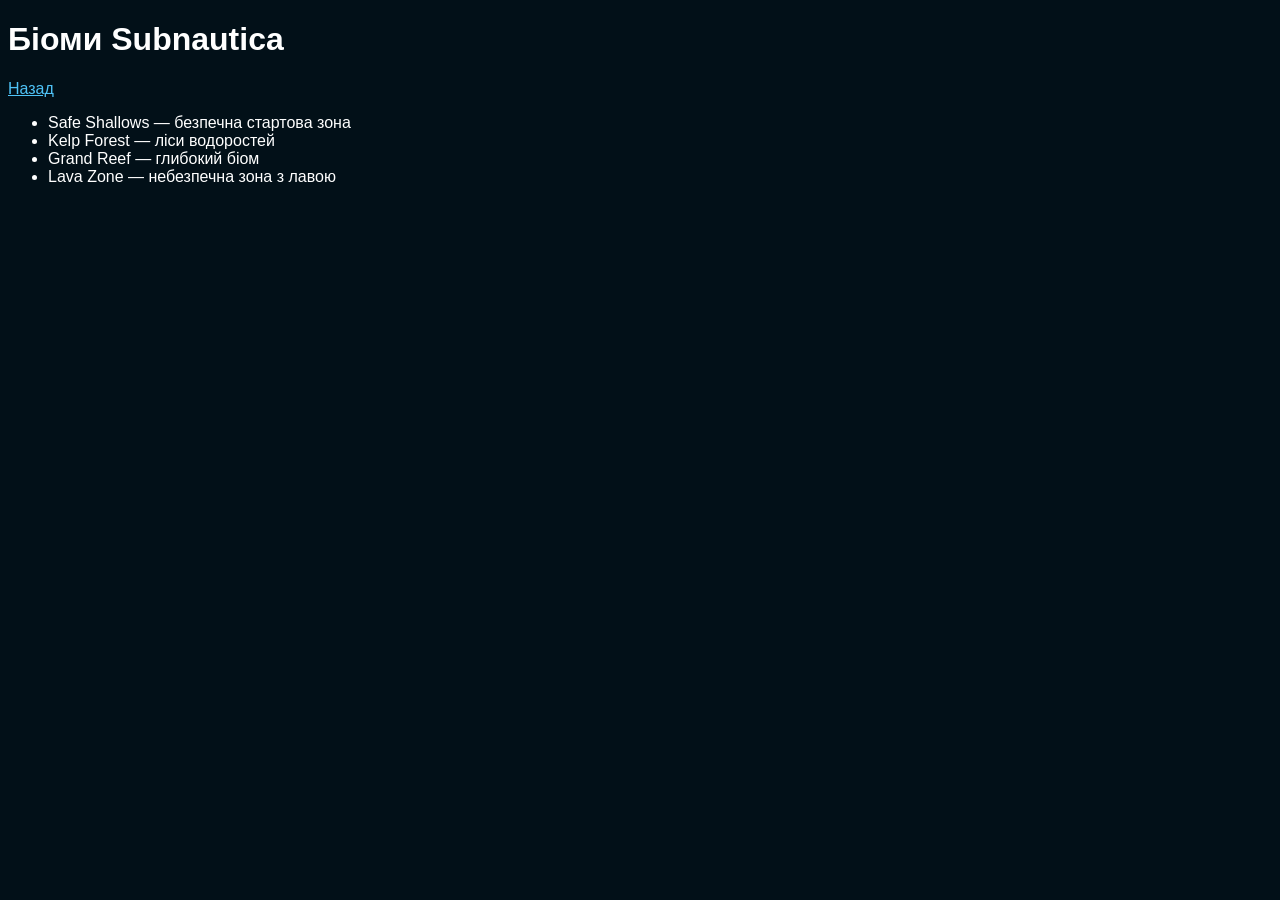
==== mobs.html @ 6febd4b9 "Add files via upload" ====
<!-- ================= BIOMES.HTML ================= -->
<!DOCTYPE html>
<html lang="uk">
<head>
<meta charset="UTF-8">
<title>Біоми</title>
<style>
body {font-family: Arial; background:#021018; color:white;}
a {color:#4fc3f7;}
</style>
</head>
<body>
<h1>Біоми Subnautica</h1>
<a href="index.html">Назад</a>
<ul>
<li>Safe Shallows — безпечна стартова зона</li>
<li>Kelp Forest — ліси водоростей</li>
<li>Grand Reef — глибокий біом</li>
<li>Lava Zone — небезпечна зона з лавою</li>
</ul>
</body>
</html>
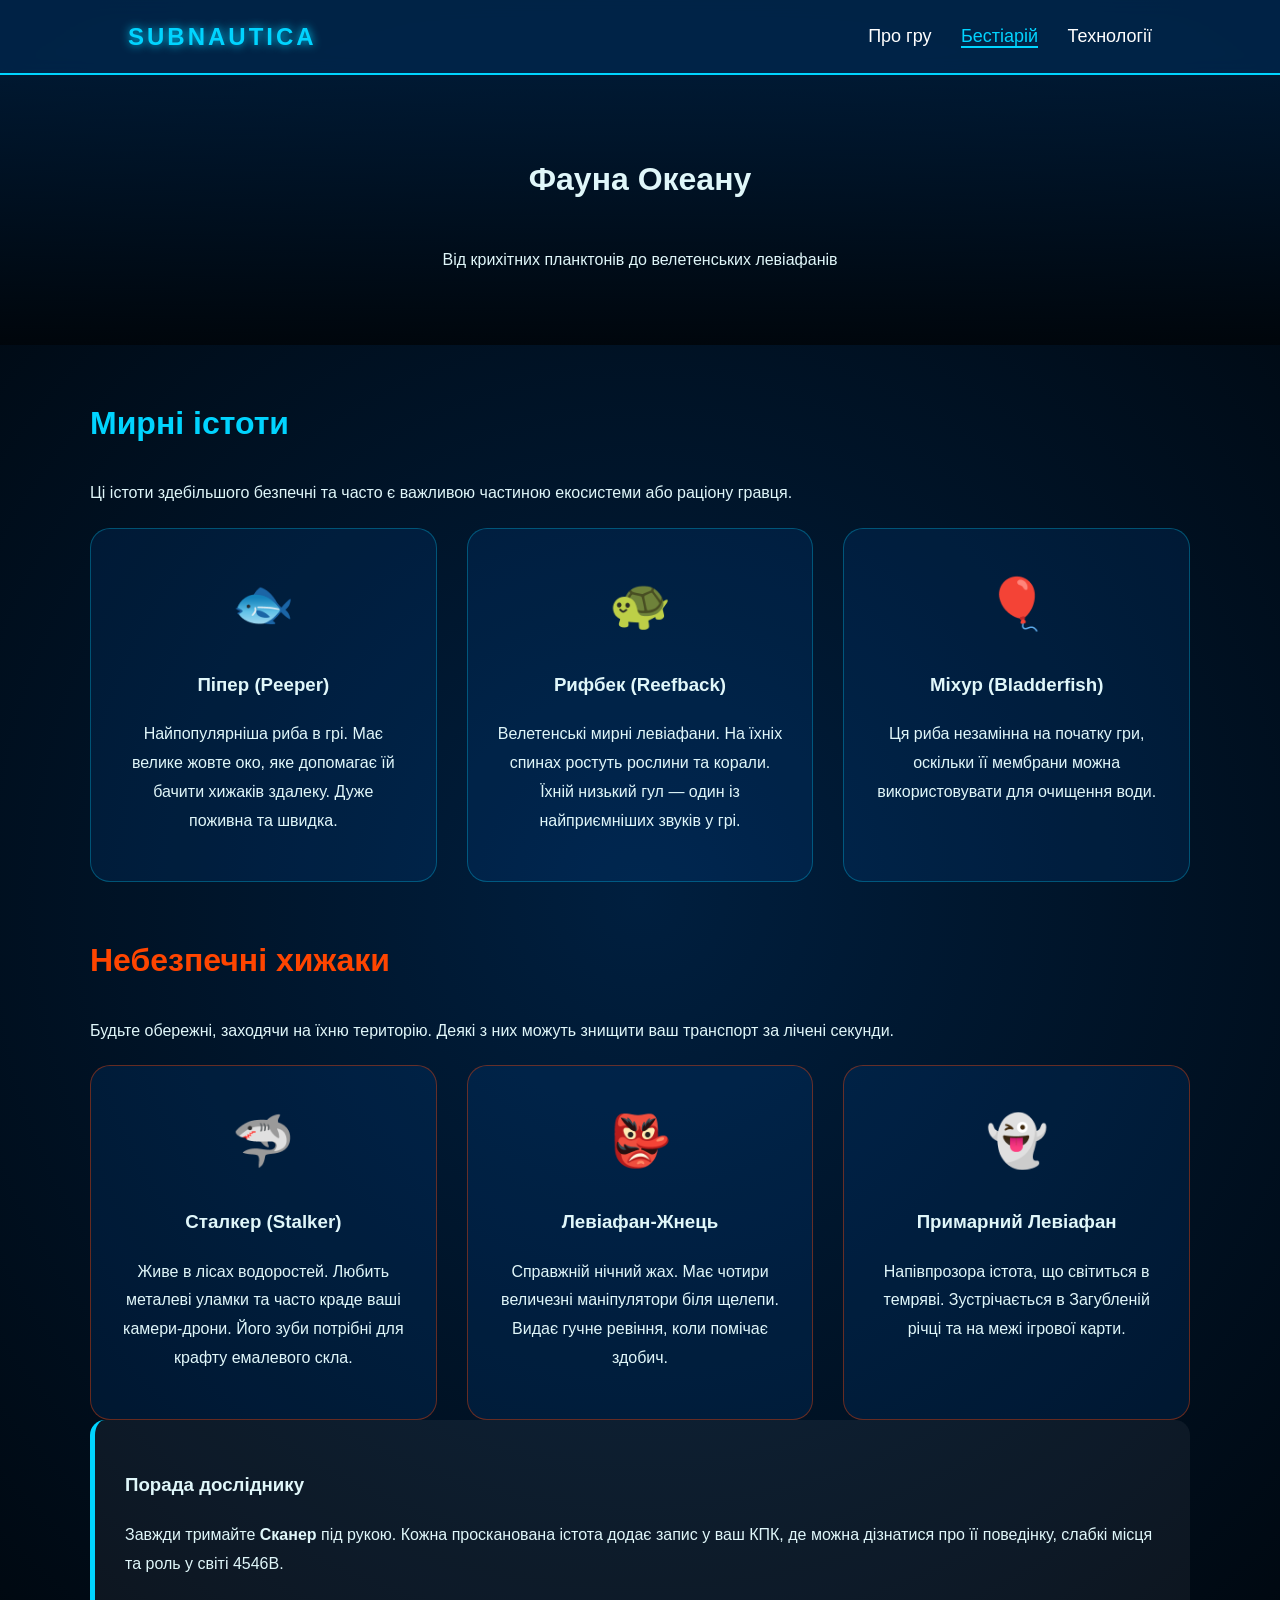
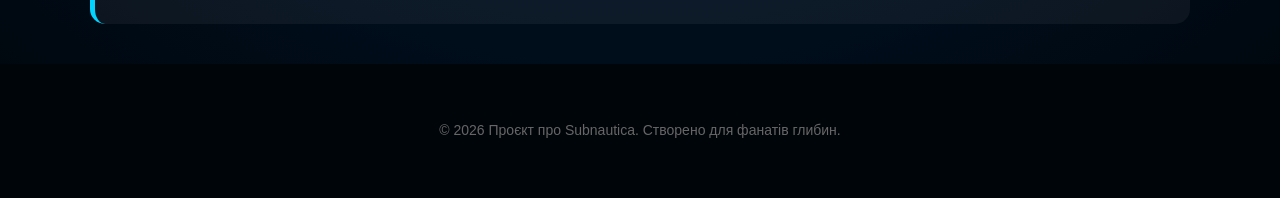
==== commit 07d04ac1: "Add files via upload" ====
--- a/mobs.html
+++ b/mobs.html
@@ -1,213 +1,79 @@
-
-
-<!-- ================= BIOMES.HTML ================= -->
 <!DOCTYPE html>
 <html lang="uk">
 <head>
-<meta charset="UTF-8">
-<title>Біоми</title>
-<style>
-body {font-family: Arial; background:#021018; color:white;}
-a {color:#4fc3f7;}
-</style>
+    <meta charset="UTF-8">
+    <meta name="viewport" content="width=device-width, initial-scale=1.0">
+    <title>Бестіарій - Subnautica</title>
+    <link rel="stylesheet" href="style.css">
 </head>
 <body>
-<h1>Біоми Subnautica</h1>
-<a href="index.html">Назад</a>
-<ul>
-<li>Safe Shallows — безпечна стартова зона</li>
-<li>Kelp Forest — ліси водоростей</li>
-<li>Grand Reef — глибокий біом</li>
-<li>Lava Zone — небезпечна зона з лавою</li>
-</ul>
+    <nav>
+        <div class="logo">SUBNAUTICA</div>
+        <div class="nav-links">
+            <a href="index.html">Про гру</a>
+            <a href="mobs.html" class="active">Бестіарій</a>
+            <a href="tools.html">Технології</a>
+        </div>
+    </nav>
+
+    <header class="hero-small">
+        <h1>Фауна Океану</h1>
+        <p>Від крихітних планктонів до велетенських левіафанів</p>
+    </header>
+
+    <main class="container">
+        <section class="category">
+            <h2>Мирні істоти</h2>
+            <p>Ці істоти здебільшого безпечні та часто є важливою частиною екосистеми або раціону гравця.</p>
+            <div class="card-grid">
+                <div class="card">
+                    <div class="card-icon">🐟</div>
+                    <h3>Піпер (Peeper)</h3>
+                    <p>Найпопулярніша риба в грі. Має велике жовте око, яке допомагає їй бачити хижаків здалеку. Дуже поживна та швидка.</p>
+                </div>
+                <div class="card">
+                    <div class="card-icon">🐢</div>
+                    <h3>Рифбек (Reefback)</h3>
+                    <p>Велетенські мирні левіафани. На їхніх спинах ростуть рослини та корали. Їхній низький гул — один із найприємніших звуків у грі.</p>
+                </div>
+                <div class="card">
+                    <div class="card-icon">🎈</div>
+                    <h3>Міхур (Bladderfish)</h3>
+                    <p>Ця риба незамінна на початку гри, оскільки її мембрани можна використовувати для очищення води.</p>
+                </div>
+            </div>
+        </section>
+
+        <section class="category danger">
+            <h2>Небезпечні хижаки</h2>
+            <p>Будьте обережні, заходячи на їхню територію. Деякі з них можуть знищити ваш транспорт за лічені секунди.</p>
+            <div class="card-grid">
+                <div class="card hostile">
+                    <div class="card-icon">🦈</div>
+                    <h3>Сталкер (Stalker)</h3>
+                    <p>Живе в лісах водоростей. Любить металеві уламки та часто краде ваші камери-дрони. Його зуби потрібні для крафту емалевого скла.</p>
+                </div>
+                <div class="card hostile">
+                    <div class="card-icon">👺</div>
+                    <h3>Левіафан-Жнець</h3>
+                    <p>Справжній нічний жах. Має чотири величезні маніпулятори біля щелепи. Видає гучне ревіння, коли помічає здобич.</p>
+                </div>
+                <div class="card hostile">
+                    <div class="card-icon">👻</div>
+                    <h3>Примарний Левіафан</h3>
+                    <p>Напівпрозора істота, що світиться в темряві. Зустрічається в Загубленій річці та на межі ігрової карти.</p>
+                </div>
+            </div>
+        </section>
+
+        <section class="info-block">
+            <h3>Порада досліднику</h3>
+            <p>Завжди тримайте <strong>Сканер</strong> під рукою. Кожна просканована істота додає запис у ваш КПК, де можна дізнатися про її поведінку, слабкі місця та роль у світі 4546B.</p>
+        </section>
+    </main>
+
+    <footer>
+        <p>&copy; 2026 Проєкт про Subnautica. Створено для фанатів глибин.</p>
+    </footer>
 </body>
-</html>
-
-
-
-
-
-
-
-
-
-
-
-
-
-
-
-
-
-
-
-
-
-
-
-
-
-
-
-
-
-
-
-
-
-
-
-
-
-
-
-
-
-
-
-
-
-
-
-
-
-
-
-
-
-
-
-
-
-
-
-
-
-
-
-
-
-
-
-
-
-
-
-
-
-
-
-
-
-
-
-
-
-
-
-
-
-
-
-
-
-
-
-
-
-
-
-
-
-
-
-
-
-
-
-
-
-
-
-
-
-
-
-
-
-
-
-
-
-
-
-
-
-
-
-
-
-
-
-
-
-
-
-
-
-
-
-
-
-
-
-
-
-
-
-
-
-
-
-
-
-
-
-
-
-
-
-
-
-
-
-
-
-
-
-
-
-
-
-
-
-
-
-
-
-
-
-
-
-
-
-
-
-
-
-
-
-
-
-
-
+</html>
--- a/style.css
+++ b/style.css
@@ -0,0 +1,269 @@
+
+
+
+
+
+
+
+
+
+
+
+
+
+
+
+
+
+
+
+
+
+
+
+
+
+
+
+
+
+
+
+
+
+
+
+
+
+
+
+/* Загальні налаштування */
+body {
+    background: radial-gradient(circle at center, #001f3f 0%, #00050a 100%);
+    color: #e0f7fa;
+    font-family: 'Segoe UI', Tahoma, Geneva, Verdana, sans-serif;
+    margin: 0;
+    line-height: 1.8;
+}
+
+/* Навігація */
+nav {
+    display: flex;
+    justify-content: space-between;
+    align-items: center;
+    background: rgba(0, 40, 80, 0.85);
+    padding: 15px 10%;
+    backdrop-filter: blur(10px);
+    position: sticky;
+    top: 0;
+    z-index: 1000;
+    border-bottom: 2px solid #00d4ff;
+}
+
+.logo {
+    font-size: 24px;
+    font-weight: bold;
+    letter-spacing: 3px;
+    color: #00d4ff;
+    text-shadow: 0 0 10px #00d4ff;
+}
+
+.nav-links a {
+    color: white;
+    text-decoration: none;
+    margin-left: 25px;
+    transition: 0.3s;
+    font-size: 18px;
+}
+
+.nav-links a:hover, .nav-links a.active {
+    color: #00d4ff;
+    border-bottom: 2px solid #00d4ff;
+}
+
+/* Герой-секція */
+.hero {
+    height: 60vh;
+    display: flex;
+    flex-direction: column;
+    justify-content: center;
+    align-items: center;
+    text-align: center;
+    background: linear-gradient(rgba(0,0,0,0.5), rgba(0,0,0,0.5)), url('https://images.unsplash.com/photo-1518467166778-b88f373ffec7?q=80&w=1600&auto=format&fit=crop');
+    background-size: cover;
+    background-position: center;
+}
+
+.hero h1 {
+    font-size: 3.5rem;
+    margin-bottom: 10px;
+    text-transform: uppercase;
+}
+
+/* Контейнери та блоки */
+.container {
+    max-width: 1100px;
+    margin: 40px auto;
+    padding: 0 20px;
+}
+
+.info-block, .story {
+    background: rgba(255, 255, 255, 0.05);
+    padding: 30px;
+    border-radius: 15px;
+    margin-bottom: 30px;
+    border-left: 5px solid #00d4ff;
+}
+
+.features {
+    display: grid;
+    grid-template-columns: repeat(auto-fit, minmax(300px, 1fr));
+    gap: 20px;
+    margin-bottom: 40px;
+}
+
+.feature-item {
+    background: rgba(0, 89, 179, 0.2);
+    padding: 25px;
+    border-radius: 15px;
+    transition: transform 0.3s ease;
+}
+
+.feature-item:hover {
+    transform: translateY(-10px);
+    background: rgba(0, 89, 179, 0.4);
+}
+
+footer {
+    text-align: center;
+    padding: 40px;
+    background: #00050a;
+    font-size: 14px;
+    color: #666;
+}
+
+h2 {
+    color: #00d4ff;
+    font-size: 2rem;
+
+}   
+
+/* Додаткові стилі для сторінки мобів */
+.hero-small {
+    height: 30vh;
+    display: flex;
+    flex-direction: column;
+    justify-content: center;
+    align-items: center;
+    background: linear-gradient(rgba(0,31,63,0.7), rgba(0,5,10,0.9)), url('https://images.unsplash.com/photo-1582967788606-a171c1080cb0?q=80&w=1200&auto=format&fit=crop');
+    background-size: cover;
+    text-align: center;
+}
+
+.category {
+    margin-top: 50px;
+}
+
+.card-grid {
+    display: grid;
+    grid-template-columns: repeat(auto-fit, minmax(280px, 1fr));
+    gap: 30px;
+    margin-top: 20px;
+}
+
+.card {
+    background: rgba(0, 89, 179, 0.15);
+    padding: 30px;
+    border-radius: 20px;
+    border: 1px solid rgba(0, 212, 255, 0.3);
+    transition: all 0.4s cubic-bezier(0.175, 0.885, 0.32, 1.275);
+    text-align: center;
+}
+
+.card:hover {
+    transform: scale(1.05);
+    background: rgba(0, 89, 179, 0.3);
+    box-shadow: 0 10px 20px rgba(0, 212, 255, 0.2);
+}
+
+.card-icon {
+    font-size: 50px;
+    margin-bottom: 15px;
+    display: block;
+}
+
+.hostile {
+    border-color: rgba(255, 69, 0, 0.4);
+}
+
+.danger h2 {
+    color: #ff4500;
+}
+
+.card.hostile:hover {
+    box-shadow: 0 10px 20px rgba(255, 69, 0, 0.3);
+}
+
+
+.hero-tools {
+    height: 30vh;
+    display: flex;
+    flex-direction: column;
+    justify-content: center;
+    align-items: center;
+    background: linear-gradient(rgba(0,31,63,0.7), rgba(0,5,10,0.9)), url('https://images.unsplash.com/photo-1505134273025-bb100ff682f9?q=80&w=1200&auto=format&fit=crop');
+    background-size: cover;
+    text-align: center;
+}
+
+.tech-grid {
+    display: grid;
+    grid-template-columns: repeat(auto-fit, minmax(220px, 1fr));
+    gap: 20px;
+    margin-top: 20px;
+}
+
+.tech-item {
+    background: rgba(255, 255, 255, 0.05);
+    padding: 20px;
+    border-radius: 10px;
+    border-top: 3px solid #00d4ff;
+    transition: 0.3s;
+}
+
+.tech-item:hover {
+    background: rgba(255, 255, 255, 0.1);
+}
+
+.vehicle-list {
+    display: flex;
+    flex-direction: column;
+    gap: 25px;
+    margin-top: 30px;
+}
+
+.vehicle-card {
+    background: linear-gradient(90deg, rgba(0, 51, 102, 0.4) 0%, rgba(0, 0, 0, 0.2) 100%);
+    padding: 25px;
+    border-radius: 15px;
+    border: 1px solid #00d4ff;
+    display: flex;
+    align-items: center;
+    transition: transform 0.3s ease;
+}
+
+.vehicle-card:hover {
+    transform: translateX(10px);
+    background: linear-gradient(90deg, rgba(0, 89, 179, 0.5) 0%, rgba(0, 0, 0, 0.3) 100%);
+}
+
+.vehicle-info h3 {
+    margin-top: 0;
+    color: #00d4ff;
+}
+
+.vehicle-section h2 {
+    margin-top: 60px;
+}
+
+
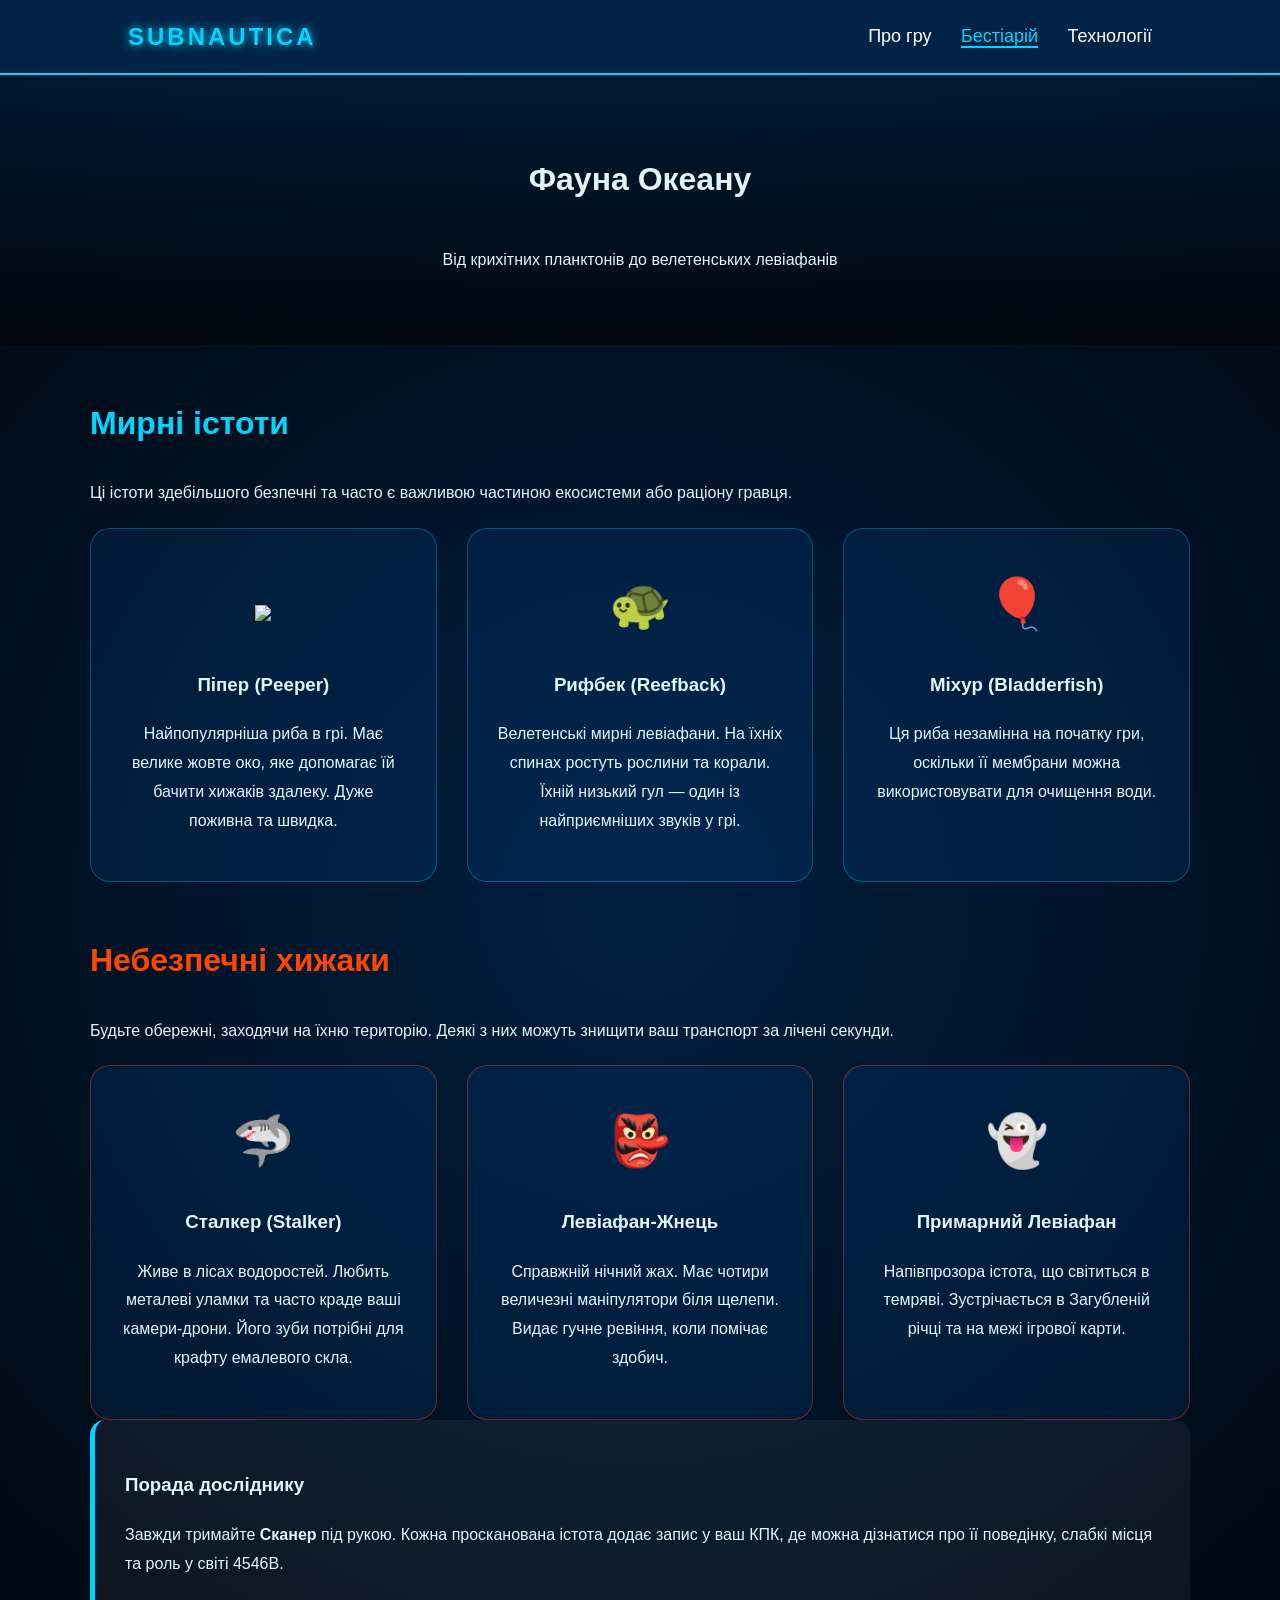
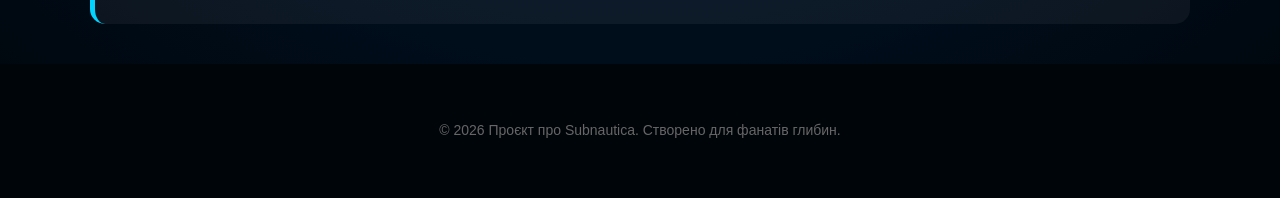
==== commit 9809ad03: "Update mobs.html" ====
--- a/mobs.html
+++ b/mobs.html
@@ -27,7 +27,7 @@
             <p>Ці істоти здебільшого безпечні та часто є важливою частиною екосистеми або раціону гравця.</p>
             <div class="card-grid">
                 <div class="card">
-                    <div class="card-icon">🐟</div>
+                    <div class="card-icon"><img src="pepe"></div>
                     <h3>Піпер (Peeper)</h3>
                     <p>Найпопулярніша риба в грі. Має велике жовте око, яке допомагає їй бачити хижаків здалеку. Дуже поживна та швидка.</p>
                 </div>
@@ -51,15 +51,19 @@
                 <div class="card hostile">
                     <div class="card-icon">🦈</div>
                     <h3>Сталкер (Stalker)</h3>
+                    
                     <p>Живе в лісах водоростей. Любить металеві уламки та часто краде ваші камери-дрони. Його зуби потрібні для крафту емалевого скла.</p>
                 </div>
                 <div class="card hostile">
                     <div class="card-icon">👺</div>
-                    <h3>Левіафан-Жнець</h3>
-                    <p>Справжній нічний жах. Має чотири величезні маніпулятори біля щелепи. Видає гучне ревіння, коли помічає здобич.</p>
+               <h3>Левіафан-Жнець</h3>
+                
+            
+               <p>Справжній нічний жах. Має чотири величезні маніпулятори біля щелепи. Видає гучне ревіння, коли помічає здобич.</p>
                 </div>
                 <div class="card hostile">
                     <div class="card-icon">👻</div>
+                
                     <h3>Примарний Левіафан</h3>
                     <p>Напівпрозора істота, що світиться в темряві. Зустрічається в Загубленій річці та на межі ігрової карти.</p>
                 </div>
@@ -76,4 +80,4 @@
         <p>&copy; 2026 Проєкт про Subnautica. Створено для фанатів глибин.</p>
     </footer>
 </body>
-</html>+</html>
--- a/style.css
+++ b/style.css
@@ -1,41 +1,3 @@
-
-
-
-
-
-
-
-
-
-
-
-
-
-
-
-
-
-
-
-
-
-
-
-
-
-
-
-
-
-
-
-
-
-
-
-
-
-
 
 /* Загальні налаштування */
 body {
@@ -89,7 +51,7 @@
     justify-content: center;
     align-items: center;
     text-align: center;
-    background: linear-gradient(rgba(0,0,0,0.5), rgba(0,0,0,0.5)), url('https://images.unsplash.com/photo-1518467166778-b88f373ffec7?q=80&w=1600&auto=format&fit=crop');
+    background: linear-gradient(rgba(0,0,0,0.5), rgba(0,0,0,0.5)), url('https://assets.nintendo.com/image/upload/c_fill,w_1200/q_auto:best/f_auto/dpr_2.0/store/software/switch2/70010000117828/21b53d7db20b98293ddb992264df1e60e61a67a99a4f08345114c986ecfef85a');
     background-size: cover;
     background-position: center;
 }
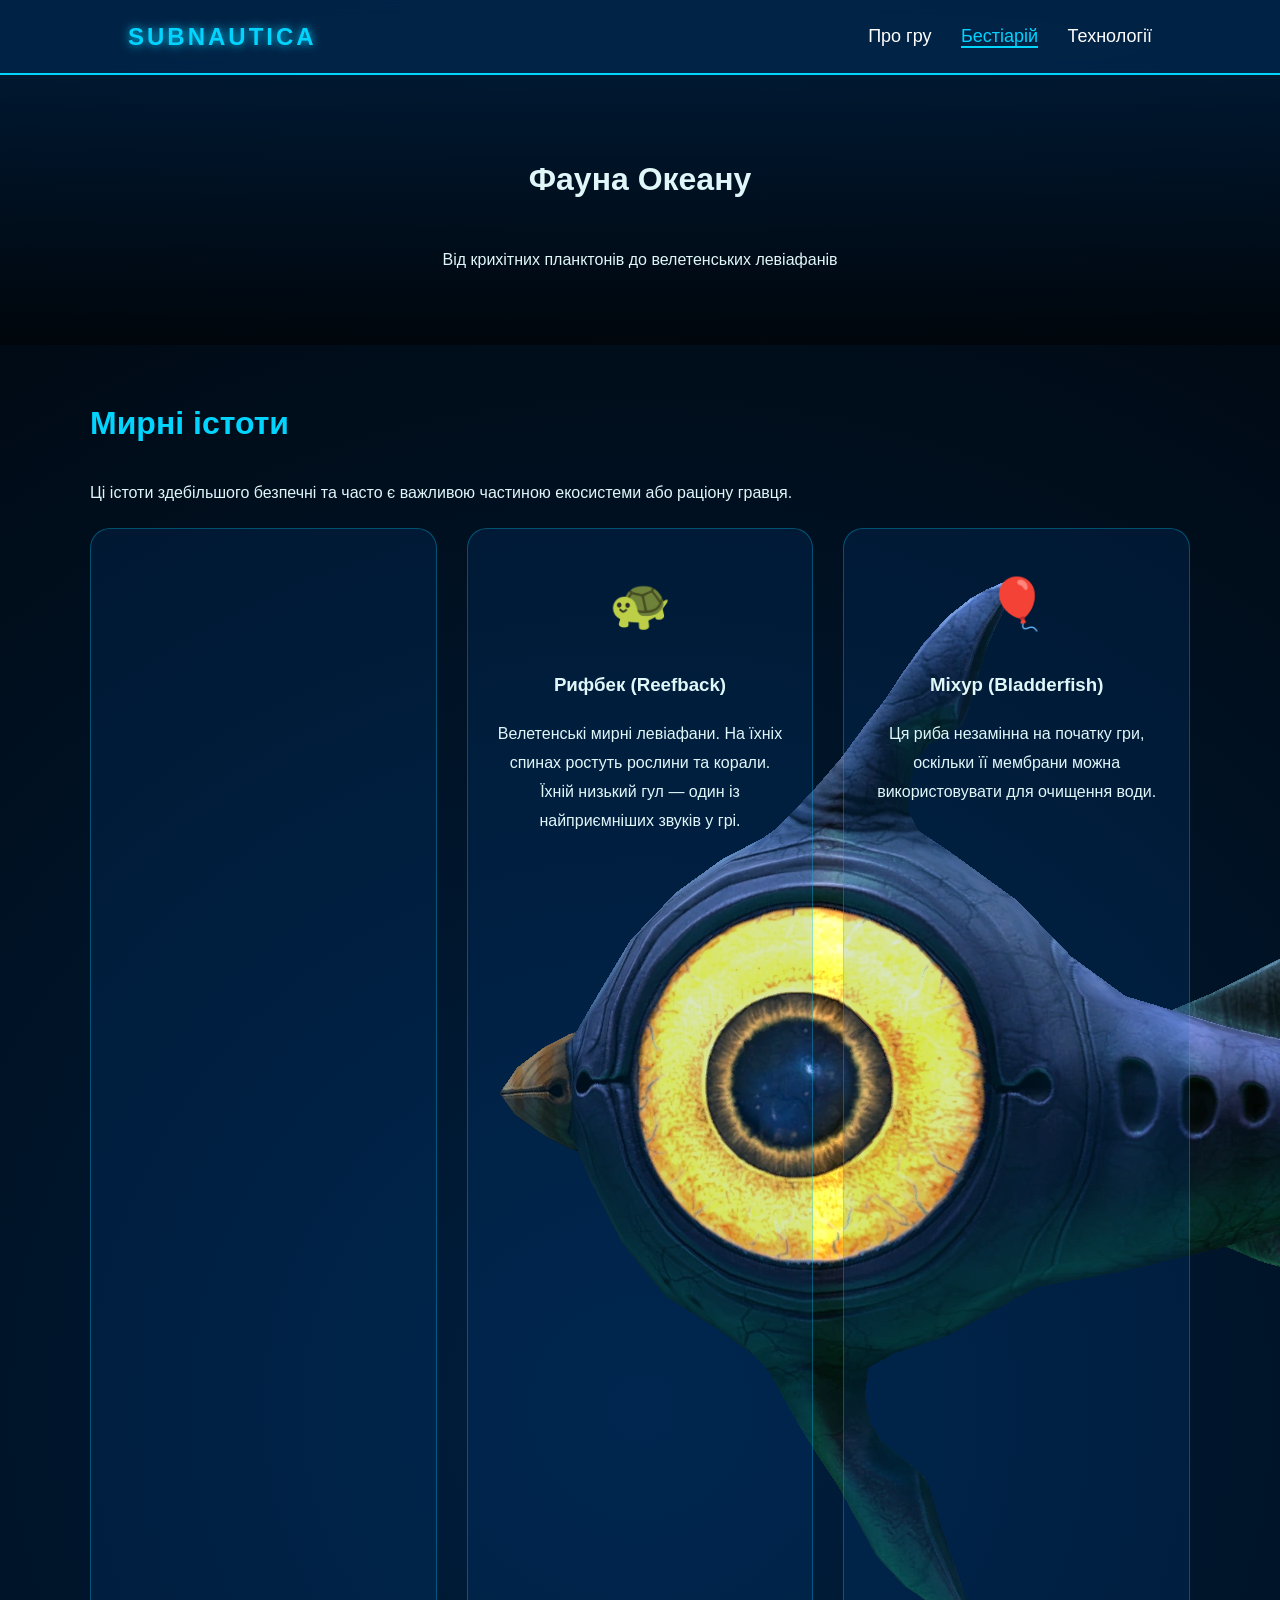
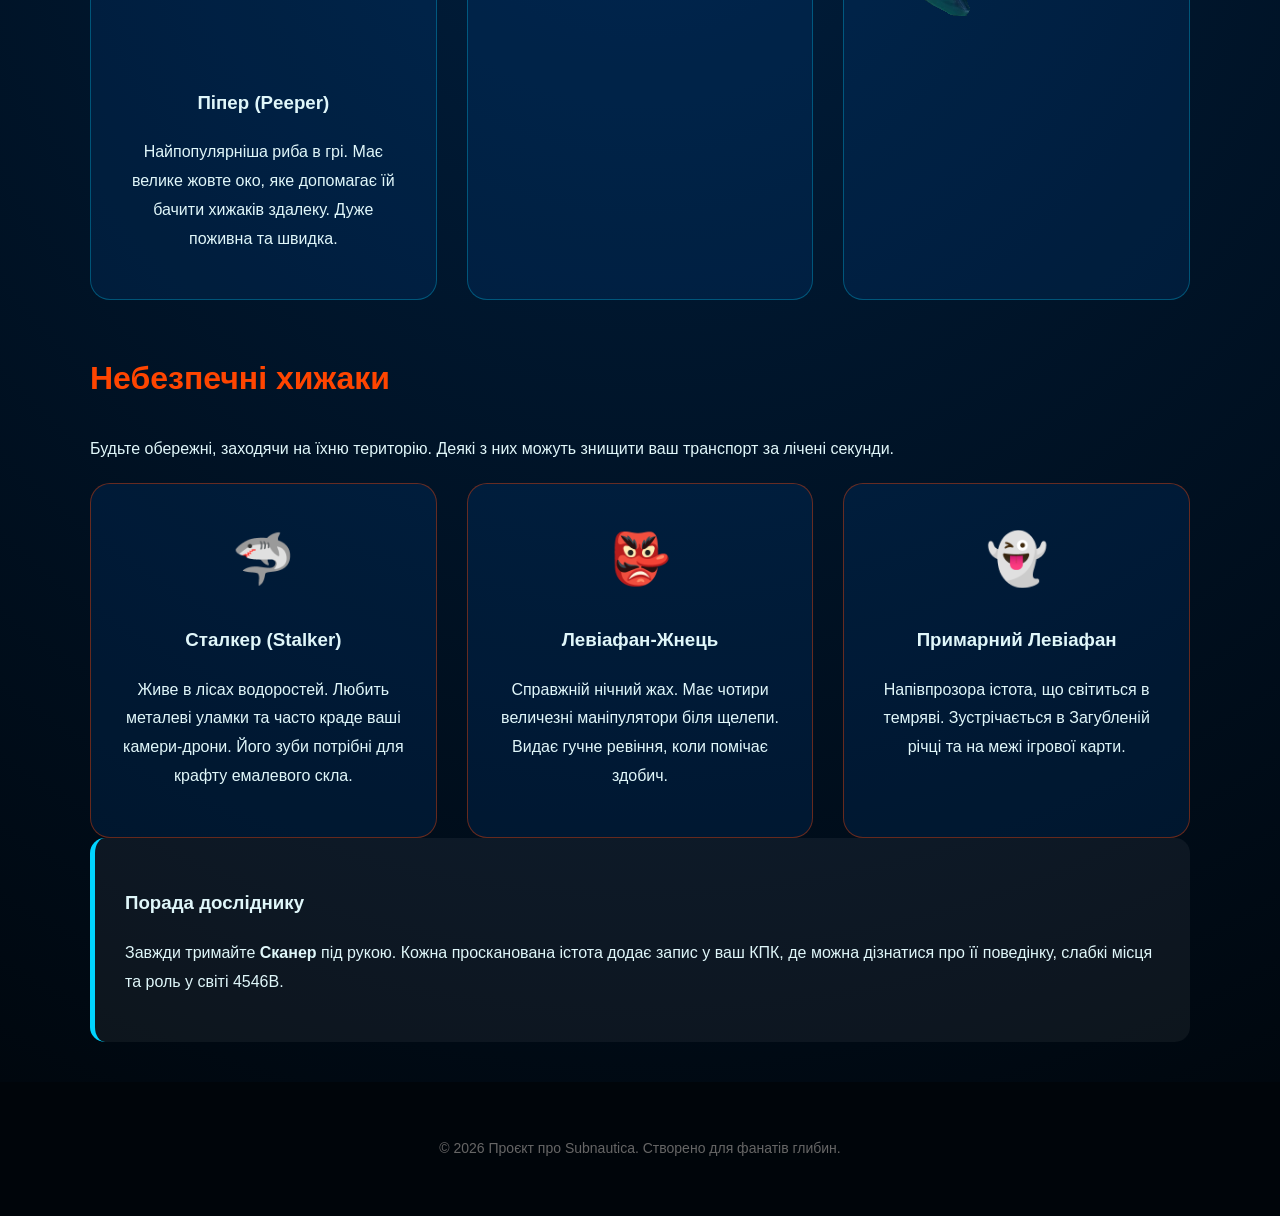
==== commit a2c05e5a: "Update mobs.html" ====
--- a/mobs.html
+++ b/mobs.html
@@ -27,7 +27,7 @@
             <p>Ці істоти здебільшого безпечні та часто є важливою частиною екосистеми або раціону гравця.</p>
             <div class="card-grid">
                 <div class="card">
-                    <div class="card-icon"><img src="pepe"></div>
+                    <div class="card-icon"><img src="pepe.png"></div>
                     <h3>Піпер (Peeper)</h3>
                     <p>Найпопулярніша риба в грі. Має велике жовте око, яке допомагає їй бачити хижаків здалеку. Дуже поживна та швидка.</p>
                 </div>
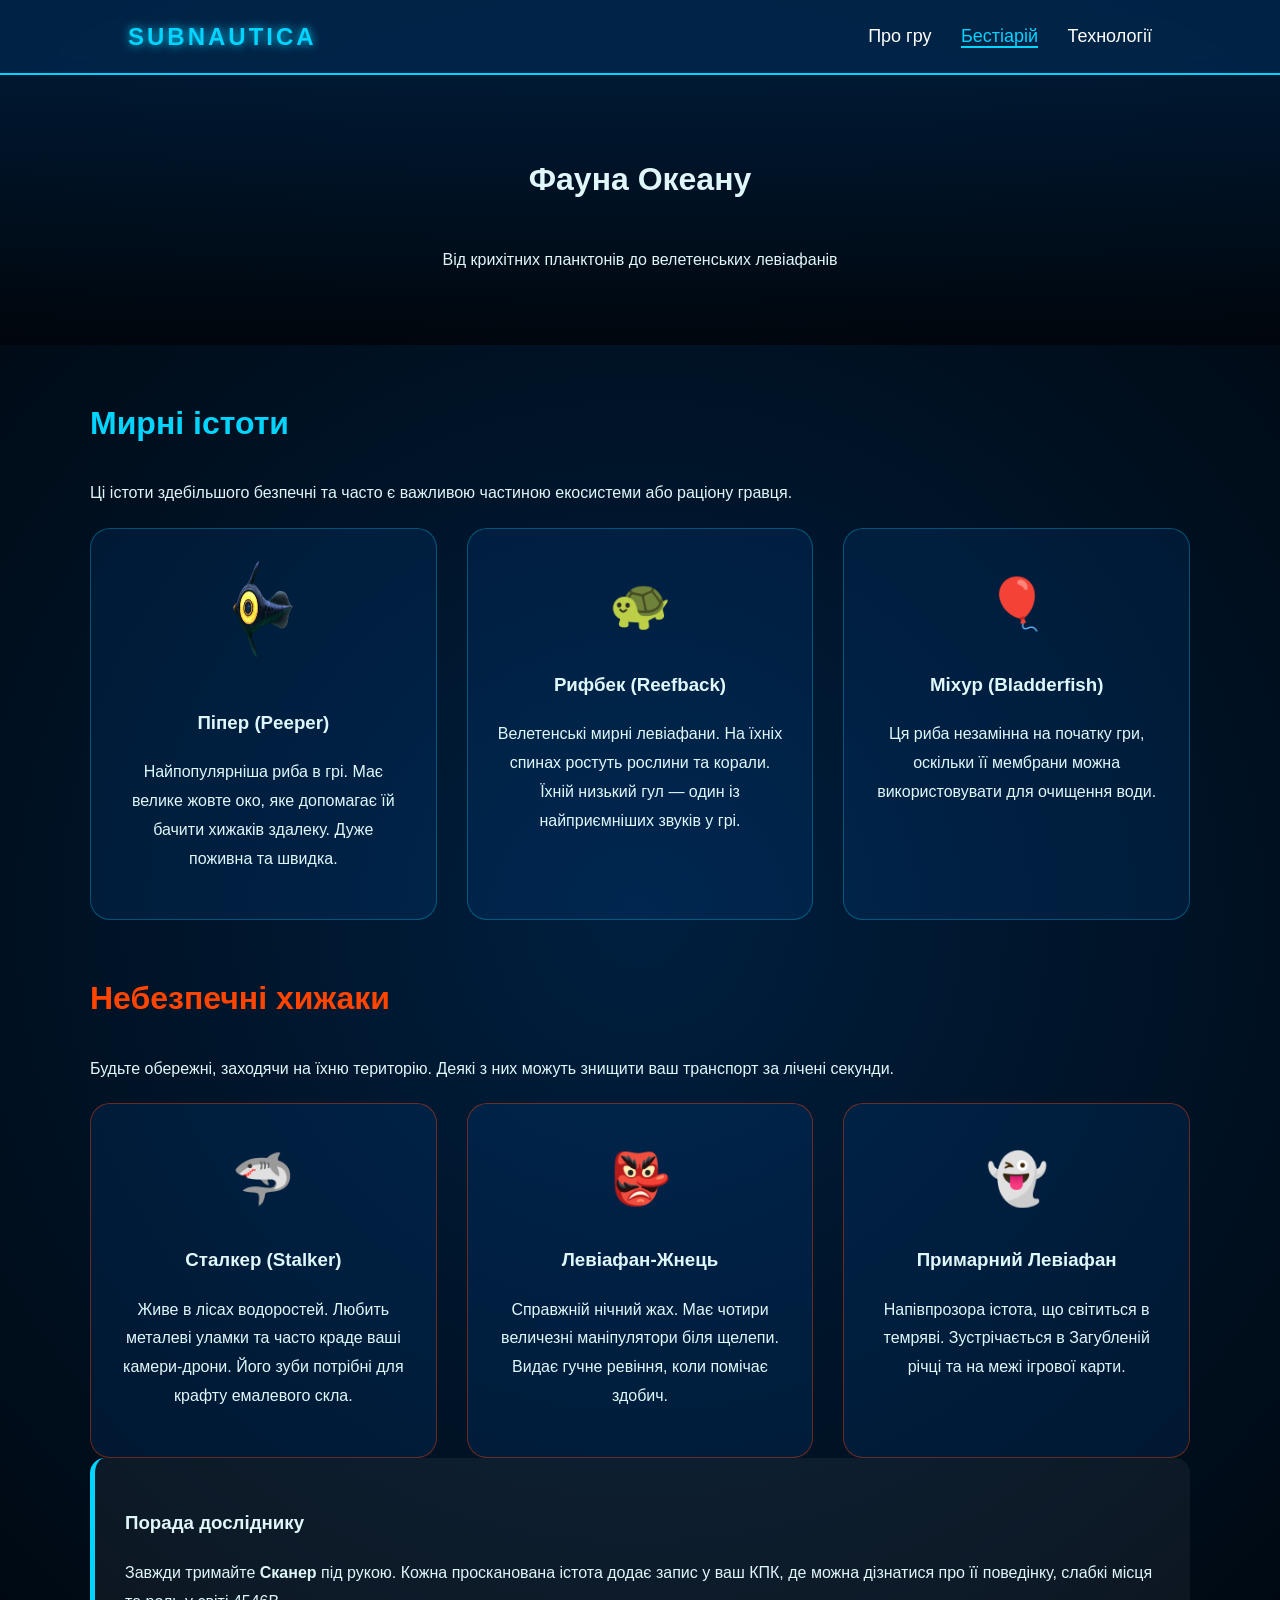
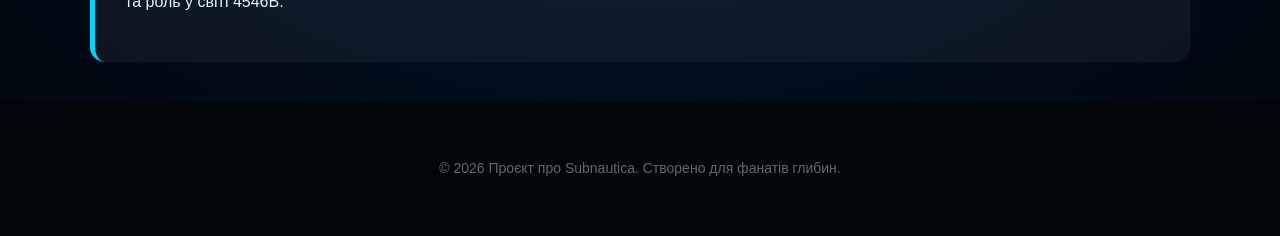
==== commit 398ecc2d: "Update mobs.html" ====
--- a/mobs.html
+++ b/mobs.html
@@ -27,7 +27,7 @@
             <p>Ці істоти здебільшого безпечні та часто є важливою частиною екосистеми або раціону гравця.</p>
             <div class="card-grid">
                 <div class="card">
-                    <div class="card-icon"><img src="pepe.png"></div>
+                    <div class="card-icon"><img src="pepe.png" width="100px" height="100px"></div>
                     <h3>Піпер (Peeper)</h3>
                     <p>Найпопулярніша риба в грі. Має велике жовте око, яке допомагає їй бачити хижаків здалеку. Дуже поживна та швидка.</p>
                 </div>
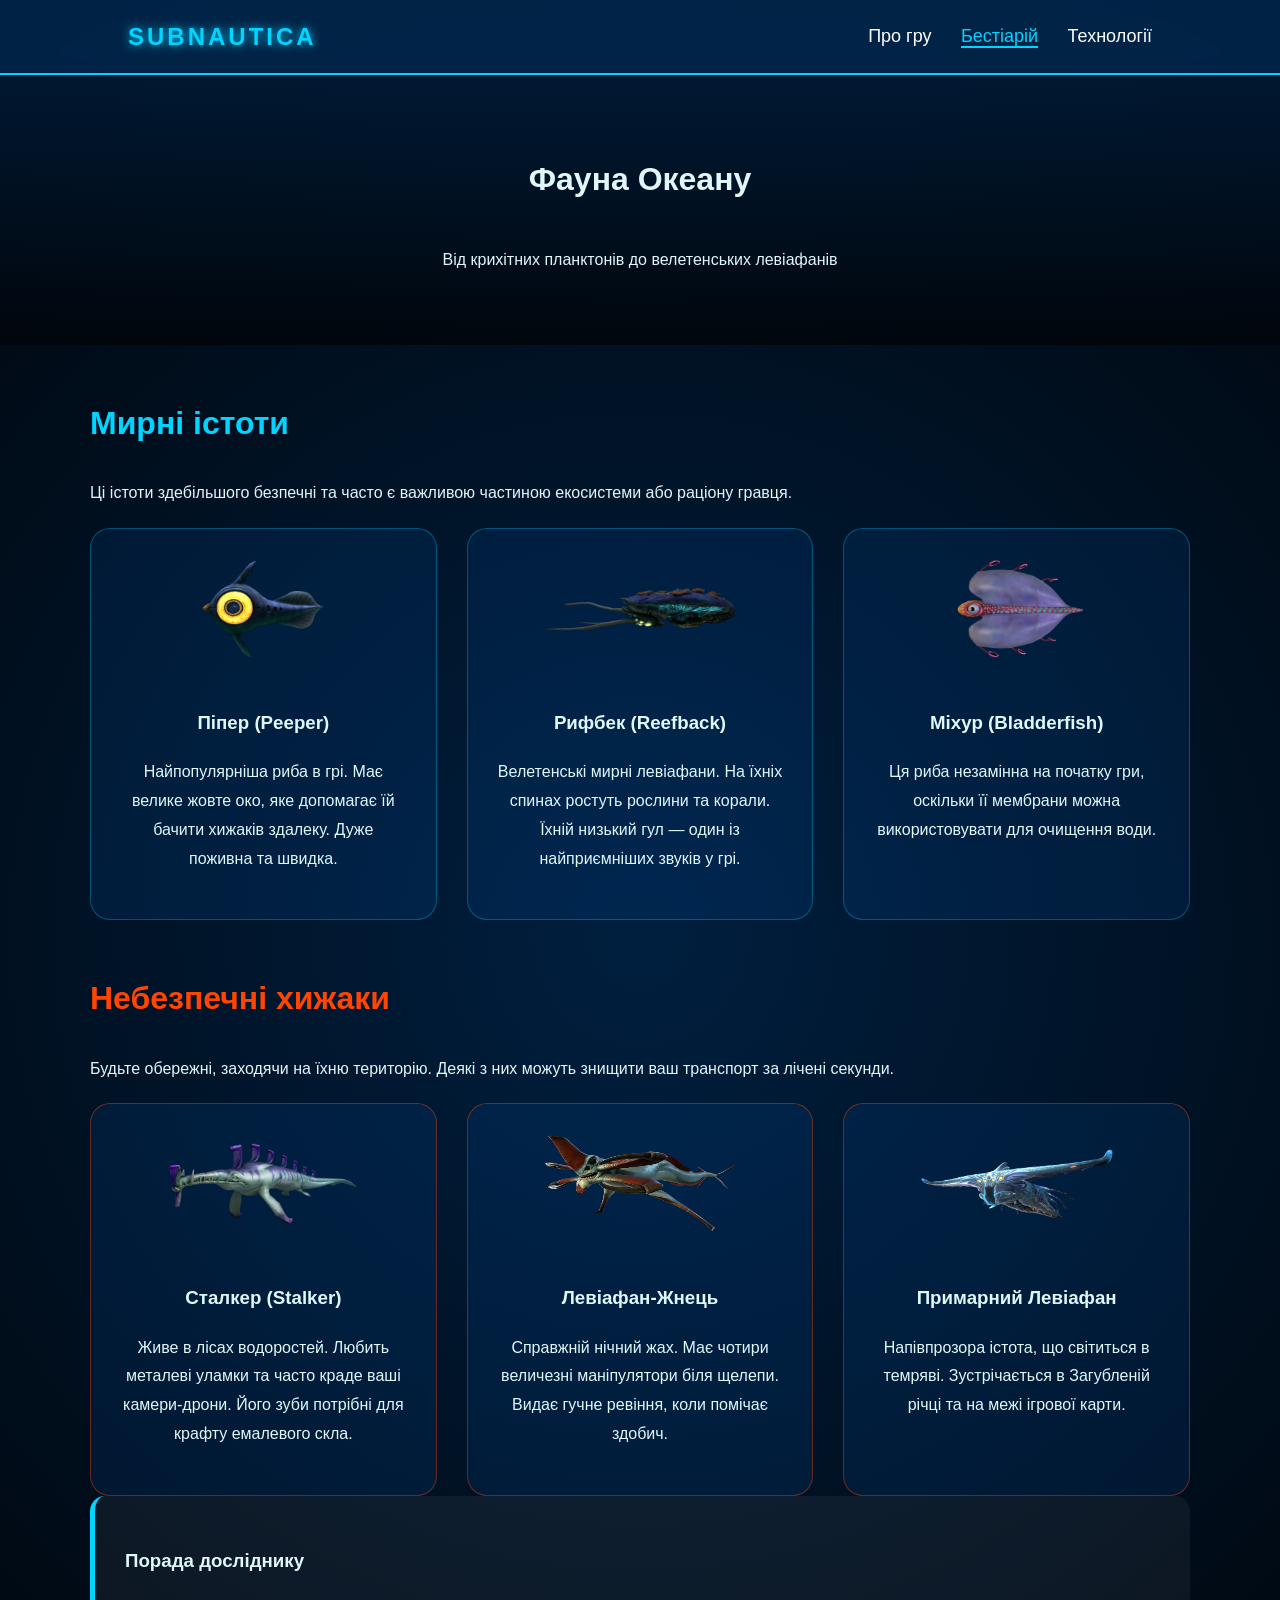
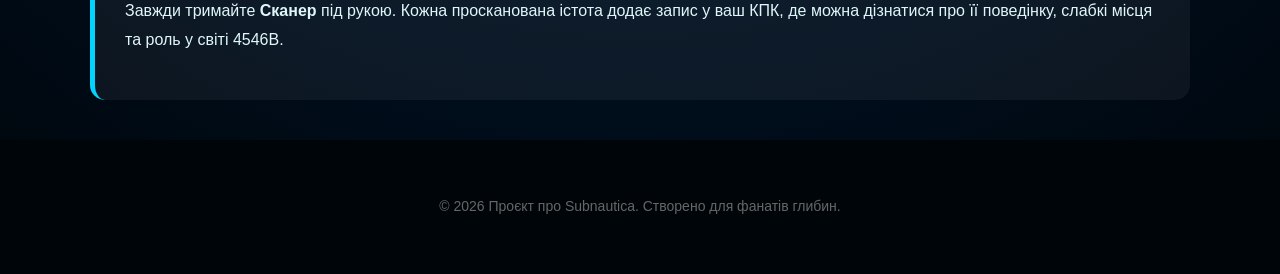
==== commit 2f383000: "Update mobs.html" ====
--- a/mobs.html
+++ b/mobs.html
@@ -27,17 +27,17 @@
             <p>Ці істоти здебільшого безпечні та часто є важливою частиною екосистеми або раціону гравця.</p>
             <div class="card-grid">
                 <div class="card">
-                    <div class="card-icon"><img src="pepe.png" width="100px" height="100px"></div>
+                    <div class="card-icon"><img src="pepe.png" width="200px" height="100px"></div>
                     <h3>Піпер (Peeper)</h3>
                     <p>Найпопулярніша риба в грі. Має велике жовте око, яке допомагає їй бачити хижаків здалеку. Дуже поживна та швидка.</p>
                 </div>
                 <div class="card">
-                    <div class="card-icon">🐢</div>
+                    <div class="card-icon"><img src="pepe2.png" width="200px" height="100px"></div>
                     <h3>Рифбек (Reefback)</h3>
                     <p>Велетенські мирні левіафани. На їхніх спинах ростуть рослини та корали. Їхній низький гул — один із найприємніших звуків у грі.</p>
                 </div>
                 <div class="card">
-                    <div class="card-icon">🎈</div>
+                    <div class="card-icon"><img src="pepe3.png" width="200px" height="100px"></div>
                     <h3>Міхур (Bladderfish)</h3>
                     <p>Ця риба незамінна на початку гри, оскільки її мембрани можна використовувати для очищення води.</p>
                 </div>
@@ -49,20 +49,20 @@
             <p>Будьте обережні, заходячи на їхню територію. Деякі з них можуть знищити ваш транспорт за лічені секунди.</p>
             <div class="card-grid">
                 <div class="card hostile">
-                    <div class="card-icon">🦈</div>
+                    <div class="card-icon"><img src="pepe44.png" width="200px" height="100px"></div>
                     <h3>Сталкер (Stalker)</h3>
                     
                     <p>Живе в лісах водоростей. Любить металеві уламки та часто краде ваші камери-дрони. Його зуби потрібні для крафту емалевого скла.</p>
                 </div>
                 <div class="card hostile">
-                    <div class="card-icon">👺</div>
+                    <div class="card-icon"><img src="pepe5.png" width="200px" height="100px"></div>
                <h3>Левіафан-Жнець</h3>
                 
             
                <p>Справжній нічний жах. Має чотири величезні маніпулятори біля щелепи. Видає гучне ревіння, коли помічає здобич.</p>
                 </div>
                 <div class="card hostile">
-                    <div class="card-icon">👻</div>
+                    <div class="card-icon"><img src="pepe6.png" width="200px" height="100px"></div>
                 
                     <h3>Примарний Левіафан</h3>
                     <p>Напівпрозора істота, що світиться в темряві. Зустрічається в Загубленій річці та на межі ігрової карти.</p>
